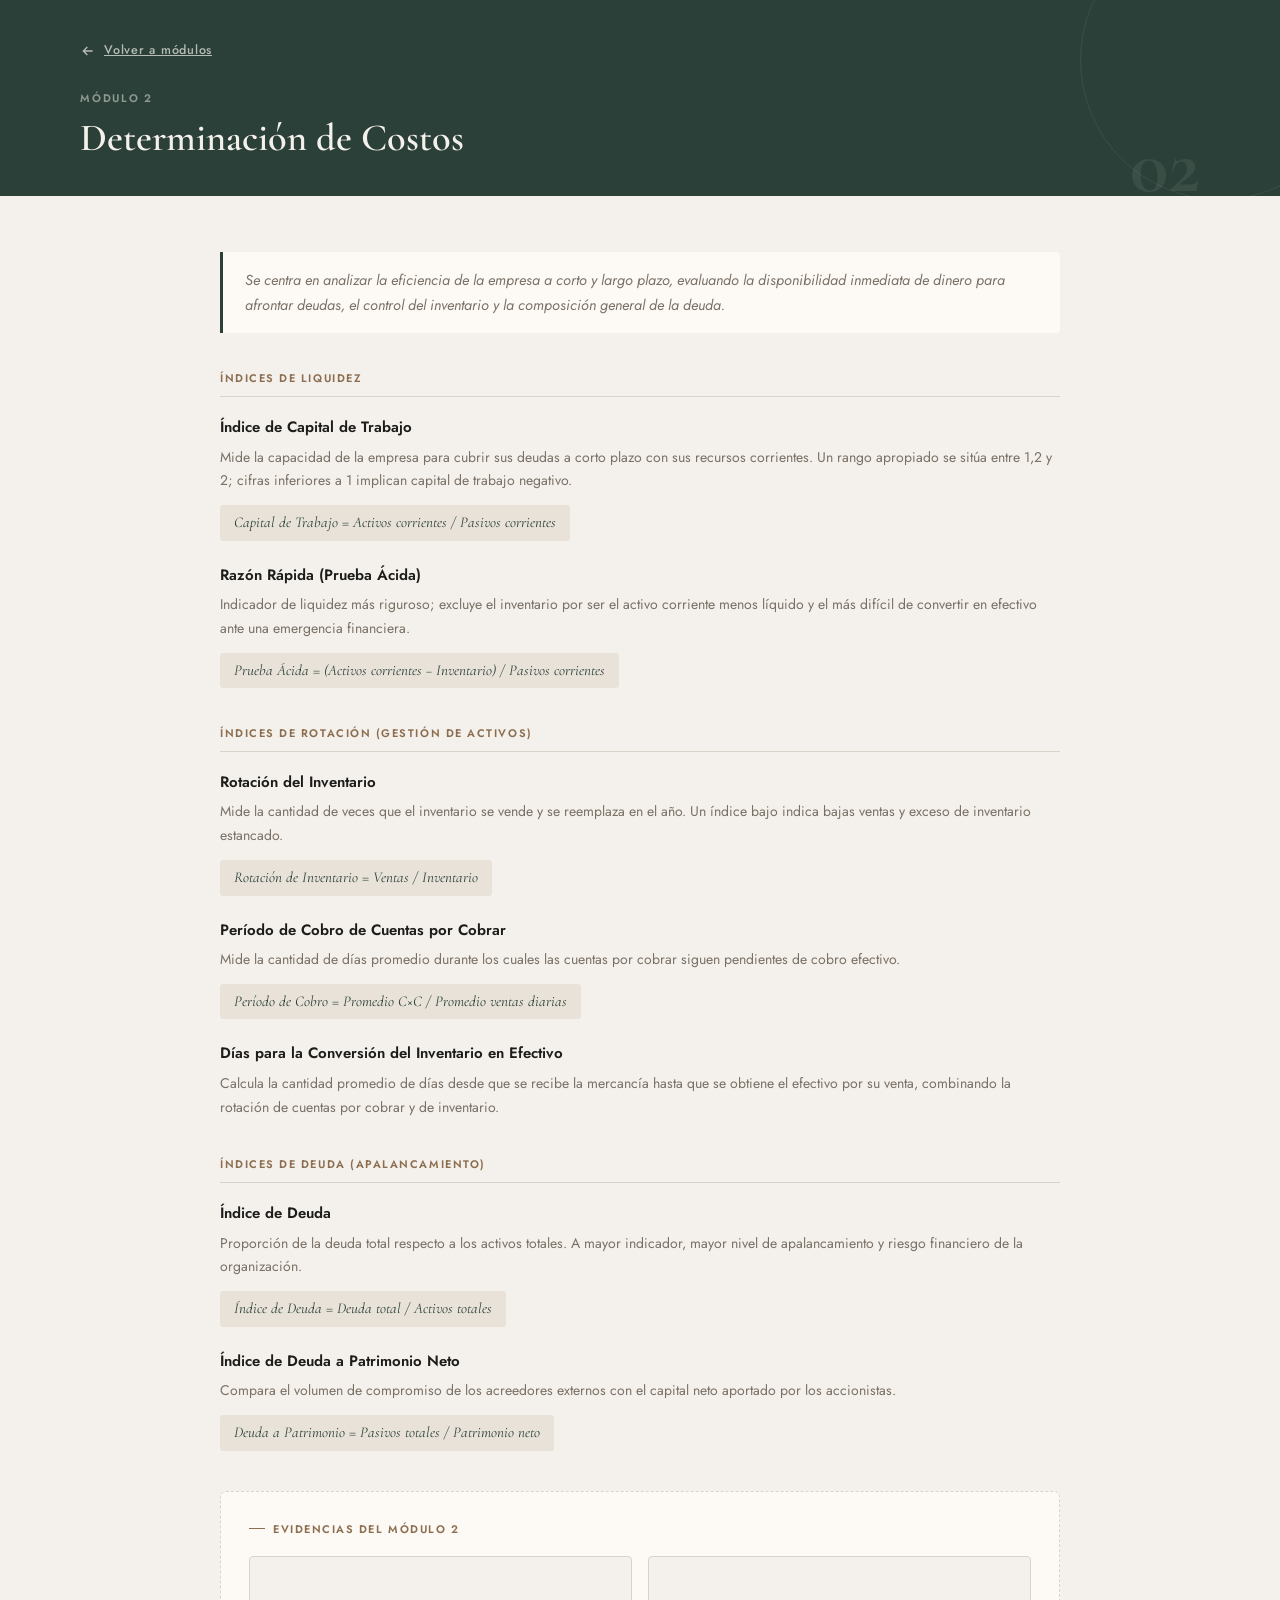
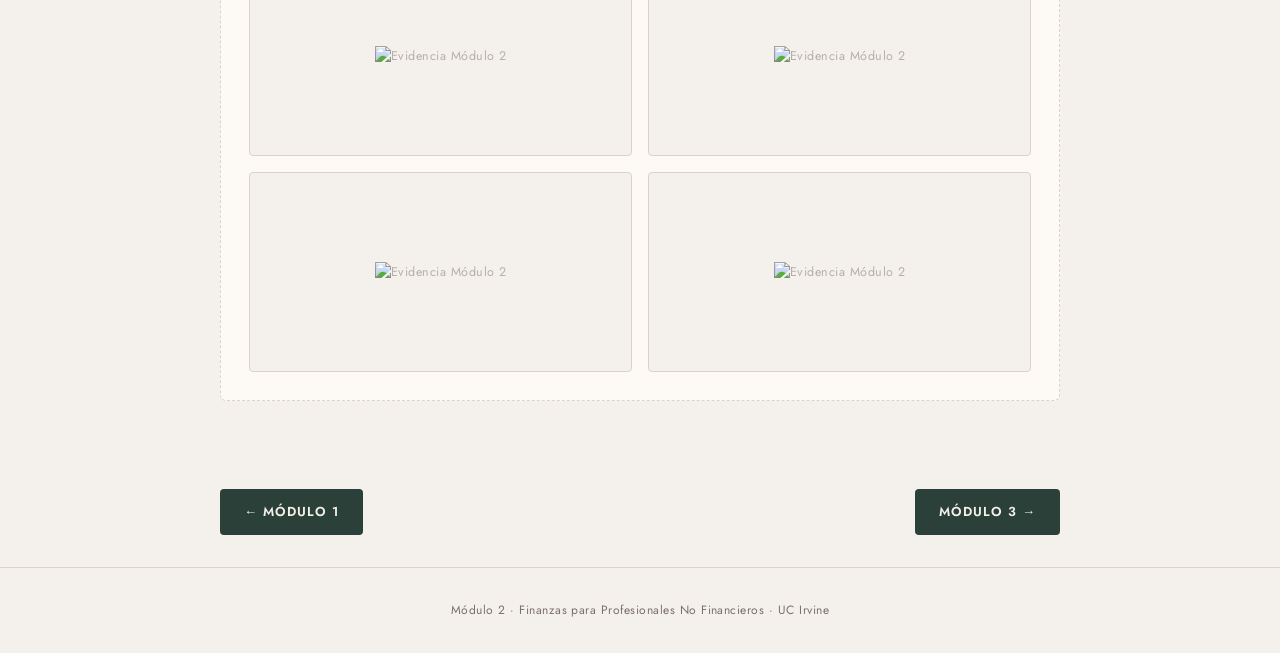
==== modulo2.html @ bed44fd3 "Add files via upload" ====
<!doctype html>
<html lang="es">
  <head>
    <meta charset="UTF-8" />
    <meta name="viewport" content="width=device-width, initial-scale=1.0" />
    <title>Módulo 2 - Finanzas para Profesionales No Financieros</title>
    <link rel="preconnect" href="https://fonts.googleapis.com" />
    <link rel="preconnect" href="https://fonts.gstatic.com" crossorigin />
    <link
      href="https://fonts.googleapis.com/css2?family=Cormorant+Garamond:ital,wght@0,400;0,600;0,700;1,400&family=Jost:wght@300;400;500;600&display=swap"
      rel="stylesheet"
    />
    <link rel="stylesheet" href="estilos.css" />
  </head>
  <body>
    <div id="mod-2" class="mod-content" style="display: block">
      <div class="detail-header">
        <a href="index.html" class="back-btn">
          <svg
            width="16"
            height="16"
            fill="none"
            stroke="currentColor"
            stroke-width="2"
            viewBox="0 0 24 24"
          >
            <path d="M19 12H5M11 6l-6 6 6 6" />
          </svg>
          Volver a módulos
        </a>
        <div class="detail-label">Módulo 2</div>
        <h2 class="detail-title">Determinación de Costos</h2>
        <div class="detail-num">02</div>
      </div>
      <div class="detail-body">
        <div class="module-intro">
          Se centra en analizar la eficiencia de la empresa a corto y largo
          plazo, evaluando la disponibilidad inmediata de dinero para afrontar
          deudas, el control del inventario y la composición general de la
          deuda.
        </div>

        <div class="section">
          <div class="section-title">Índices de Liquidez</div>
          <div class="concept">
            <div class="concept-name">Índice de Capital de Trabajo</div>
            <div class="concept-desc">
              Mide la capacidad de la empresa para cubrir sus deudas a corto
              plazo con sus recursos corrientes. Un rango apropiado se sitúa
              entre 1,2 y 2; cifras inferiores a 1 implican capital de trabajo
              negativo.
            </div>
            <span class="formula-tag"
              >Capital de Trabajo = Activos corrientes / Pasivos
              corrientes</span
            >
          </div>
          <div class="concept">
            <div class="concept-name">Razón Rápida (Prueba Ácida)</div>
            <div class="concept-desc">
              Indicador de liquidez más riguroso; excluye el inventario por
              ser el activo corriente menos líquido y el más difícil de
              convertir en efectivo ante una emergencia financiera.
            </div>
            <span class="formula-tag"
              >Prueba Ácida = (Activos corrientes − Inventario) / Pasivos
              corrientes</span
            >
          </div>
        </div>

        <div class="section">
          <div class="section-title">
            Índices de Rotación (Gestión de Activos)
          </div>
          <div class="concept">
            <div class="concept-name">Rotación del Inventario</div>
            <div class="concept-desc">
              Mide la cantidad de veces que el inventario se vende y se
              reemplaza en el año. Un índice bajo indica bajas ventas y exceso
              de inventario estancado.
            </div>
            <span class="formula-tag"
              >Rotación de Inventario = Ventas / Inventario</span
            >
          </div>
          <div class="concept">
            <div class="concept-name">
              Período de Cobro de Cuentas por Cobrar
            </div>
            <div class="concept-desc">
              Mide la cantidad de días promedio durante los cuales las cuentas
              por cobrar siguen pendientes de cobro efectivo.
            </div>
            <span class="formula-tag"
              >Período de Cobro = Promedio C×C / Promedio ventas diarias</span
            >
          </div>
          <div class="concept">
            <div class="concept-name">
              Días para la Conversión del Inventario en Efectivo
            </div>
            <div class="concept-desc">
              Calcula la cantidad promedio de días desde que se recibe la
              mercancía hasta que se obtiene el efectivo por su venta,
              combinando la rotación de cuentas por cobrar y de inventario.
            </div>
          </div>
        </div>

        <div class="section">
          <div class="section-title">Índices de Deuda (Apalancamiento)</div>
          <div class="concept">
            <div class="concept-name">Índice de Deuda</div>
            <div class="concept-desc">
              Proporción de la deuda total respecto a los activos totales. A
              mayor indicador, mayor nivel de apalancamiento y riesgo
              financiero de la organización.
            </div>
            <span class="formula-tag"
              >Índice de Deuda = Deuda total / Activos totales</span
            >
          </div>
          <div class="concept">
            <div class="concept-name">Índice de Deuda a Patrimonio Neto</div>
            <div class="concept-desc">
              Compara el volumen de compromiso de los acreedores externos con
              el capital neto aportado por los accionistas.
            </div>
            <span class="formula-tag"
              >Deuda a Patrimonio = Pasivos totales / Patrimonio neto</span
            >
          </div>
        </div>

        <div class="evidence-section">
          <div class="evidence-title">Evidencias del Módulo 2</div>
          <div class="evidence-grid">
            <div class="evidence-slot">
              <img
                src="images/m2.1.png"
                alt="Evidencia Módulo 2"
                style="max-width: 100%; height: auto"
              />
            </div>
            <div class="evidence-slot">
              <img
                src="images/m2.2.png"
                alt="Evidencia Módulo 2"
                style="max-width: 100%; height: auto"
              />
            </div>
            <div class="evidence-slot">
              <img
                src="images/m2.3.png"
                alt="Evidencia Módulo 2"
                style="max-width: 100%; height: auto"
              />
            </div>
            <div class="evidence-slot">
              <img
                src="images/q2.png"
                alt="Evidencia Módulo 2"
                style="max-width: 100%; height: auto"
              />
            </div>
          </div>
        </div>
      </div>
      <div class="nav-modules">
        <a href="modulo1.html" class="nav-btn prev">← Módulo 1</a>
        <a href="modulo3.html" class="nav-btn next">Módulo 3 →</a>
      </div>
      <footer>
        Módulo 2 &middot; Finanzas para Profesionales No Financieros &middot;
        UC Irvine
      </footer>
    </div>
  </body>
</html>
---- estilos.css ----
:root {
    --bg:      #F4F1EC;
    --surface: #FDFAF6;
    --border:  #D9D3CA;
    --text:    #1C1C1A;
    --muted:   #7A7066;
    --accent:  #2B4038;
    --accent2: #8C6D4F;
    --tag-bg:  #E8E2D9;
  }
  *, *::before, *::after { box-sizing: border-box; margin: 0; padding: 0; }

  body {
    font-family: 'Jost', sans-serif;
    background: var(--bg);
    color: var(--text);
    font-size: 15px;
    line-height: 1.7;
    min-height: 100vh;
  }

  /* ── VIEWS ── */
  .view { display: none; }
  .view.active { display: block; }

  /* ══════════════════════════════
     HOME
  ══════════════════════════════ */
  .home-cover {
    background: var(--accent);
    color: #F4F1EC;
    padding: 72px 80px 60px;
    position: relative;
    overflow: hidden;
  }
  .home-cover::before {
    content:''; position:absolute; top:-60px; right:-60px;
    width:320px; height:320px; border-radius:50%;
    border:1px solid rgba(244,241,236,.1);
  }
  .home-cover::after {
    content:''; position:absolute; bottom:-40px; right:80px;
    width:180px; height:180px; border-radius:50%;
    border:1px solid rgba(244,241,236,.07);
  }
  .cover-tag {
    display:inline-block; font-size:11px; font-weight:600;
    letter-spacing:.18em; text-transform:uppercase;
    color:rgba(244,241,236,.5); margin-bottom:28px;
  }
  .home-cover h1 {
    font-family:'Cormorant Garamond',serif;
    font-size:clamp(2rem,5vw,3.2rem);
    font-weight:600; line-height:1.15;
    max-width:620px; margin-bottom:36px;
  }
  .cover-meta {
    display:flex; gap:40px; flex-wrap:wrap;
    border-top:1px solid rgba(244,241,236,.15);
    padding-top:28px; font-size:13px;
    color:rgba(244,241,236,.6);
  }
  .cover-meta strong { display:block; color:#F4F1EC; font-weight:500; margin-bottom:2px; }

  /* ── MODULE GRID ── */
  .modules-section { padding: 60px 80px; }
  .modules-label {
    font-size:11px; font-weight:600; letter-spacing:.16em;
    text-transform:uppercase; color:var(--accent2);
    margin-bottom:32px;
  }
  .modules-grid {
    display:grid;
    grid-template-columns: repeat(2, 1fr);
    gap:20px;
  }

  .module-card {
    background: var(--surface);
    border: 1px solid var(--border);
    border-radius:8px;
    padding:32px;
    cursor:pointer;
    position:relative;
    overflow:hidden;
    transition: border-color .25s, transform .25s, box-shadow .25s;
    animation: fadeUp .45s ease both;
    text-decoration: none;
    color: inherit;
    display: block;
  }
  .module-card:nth-child(1){animation-delay:.05s}
  .module-card:nth-child(2){animation-delay:.10s}
  .module-card:nth-child(3){animation-delay:.15s}
  .module-card:nth-child(4){animation-delay:.20s}

  .module-card::after {
    content:'';
    position:absolute; bottom:0; left:0;
    width:100%; height:3px;
    background:var(--accent);
    transform:scaleX(0); transform-origin:left;
    transition:transform .3s ease;
  }
  .module-card:hover { border-color:var(--accent); transform:translateY(-3px); box-shadow:0 12px 32px rgba(43,64,56,.1); }
  .module-card:hover::after { transform:scaleX(1); }

  .card-num {
    font-family:'Cormorant Garamond',serif;
    font-size:3rem; font-weight:600;
    color:var(--tag-bg); line-height:1;
    margin-bottom:16px; user-select:none;
  }
  .card-label {
    font-size:10.5px; font-weight:600;
    letter-spacing:.14em; text-transform:uppercase;
    color:var(--accent2); margin-bottom:6px;
  }
  .card-title {
    font-family:'Cormorant Garamond',serif;
    font-size:1.45rem; font-weight:600; line-height:1.2;
    color:var(--text); margin-bottom:16px;
  }
  .card-desc { font-size:13.5px; color:var(--muted); margin-bottom:24px; }
  .card-cta {
    display:inline-flex; align-items:center; gap:8px;
    font-size:12px; font-weight:600; letter-spacing:.08em;
    color:var(--accent); text-transform:uppercase;
    transition:gap .2s;
  }
  .module-card:hover .card-cta { gap:14px; }
  .card-cta svg { transition:transform .2s; }
  .module-card:hover .card-cta svg { transform:translateX(4px); }

  /* ══════════════════════════════
     DETAIL VIEW
  ══════════════════════════════ */
  .detail-header {
    background:var(--accent); color:#F4F1EC;
    padding:40px 80px 36px;
    position:relative; overflow:hidden;
  }
  .detail-header::before {
    content:''; position:absolute; top:-80px; right:-80px;
    width:280px; height:280px; border-radius:50%;
    border:1px solid rgba(244,241,236,.08);
  }
  .back-btn {
    display:inline-flex; align-items:center; gap:8px;
    background:none; border:none; cursor:pointer;
    color:rgba(244,241,236,.7); font-family:'Jost',sans-serif;
    font-size:12.5px; font-weight:500; letter-spacing:.06em;
    padding:0; margin-bottom:28px;
    transition:color .2s, gap .2s;
  }
  .back-btn:hover { color:#F4F1EC; gap:12px; }
  .back-btn svg { transition:transform .2s; }
  .back-btn:hover svg { transform:translateX(-4px); }

  .detail-num {
    font-family:'Cormorant Garamond',serif;
    font-size:5rem; font-weight:700;
    color:rgba(244,241,236,.08);
    position:absolute; right:80px; bottom:-10px;
    line-height:1; user-select:none;
  }
  .detail-label {
    font-size:11px; font-weight:600; letter-spacing:.16em;
    text-transform:uppercase; color:rgba(244,241,236,.5);
    margin-bottom:8px;
  }
  .detail-title {
    font-family:'Cormorant Garamond',serif;
    font-size:clamp(1.6rem,4vw,2.4rem);
    font-weight:600; line-height:1.15;
    max-width:600px;
  }

  /* content */
  .detail-body { padding:56px 80px; max-width:1000px; margin:0 auto; }

  .module-intro {
    background:var(--surface);
    border-left:3px solid var(--accent);
    padding:16px 22px; margin-bottom:36px;
    font-size:14.5px; color:var(--muted);
    border-radius:0 4px 4px 0;
    font-style:italic;
  }

  .section { margin-bottom:36px; }
  .section-title {
    font-size:11px; font-weight:600; letter-spacing:.14em;
    text-transform:uppercase; color:var(--accent2);
    margin-bottom:18px; padding-bottom:8px;
    border-bottom:1px solid var(--border);
  }

  .concept { margin-bottom:22px; }
  .concept-name { font-weight:600; font-size:15px; color:var(--text); margin-bottom:5px; }
  .concept-desc { font-size:14px; color:var(--muted); margin-bottom:8px; }
  .formula-tag {
    display:inline-block; background:var(--tag-bg);
    color:var(--accent); font-family:'Cormorant Garamond',serif;
    font-style:italic; font-size:15px;
    padding:5px 14px; border-radius:3px; margin-top:4px;
  }
  .formula-tag + .formula-tag { margin-top:6px; }

  .numbered-list { counter-reset:item; list-style:none; }
  .numbered-list li {
    counter-increment:item; display:flex;
    gap:14px; margin-bottom:16px; font-size:14px;
  }
  .numbered-list li::before {
    content:counter(item); flex-shrink:0;
    width:26px; height:26px; background:var(--accent);
    color:#F4F1EC; border-radius:50%; font-size:11px;
    font-weight:600; display:flex; align-items:center; justify-content:center;
    margin-top:1px;
  }
  .numbered-list li strong { color:var(--text); }
  .numbered-list li span { color:var(--muted); }

  /* dupont */
  .dupont-box {
    background:var(--accent); color:#F4F1EC;
    border-radius:6px; padding:28px; margin-bottom:8px;
  }
  .dupont-title {
    font-family:'Cormorant Garamond',serif;
    font-size:1.1rem; font-weight:600;
    margin-bottom:20px; opacity:.9;
  }
  .dupont-items { display:grid; grid-template-columns:repeat(3,1fr); gap:12px; }
  .dupont-item {
    background:rgba(244,241,236,.08); border-radius:4px;
    padding:14px 16px; border-top:2px solid rgba(244,241,236,.2);
  }
  .dupont-item .di-label { font-size:10px; letter-spacing:.1em; text-transform:uppercase; opacity:.55; margin-bottom:4px; }
  .dupont-item .di-name { font-size:13px; font-weight:500; }
  .dupont-item .di-formula { font-family:'Cormorant Garamond',serif; font-style:italic; font-size:13px; opacity:.65; margin-top:4px; }

  /* evidence */
  .evidence-section {
    margin-top:40px; padding:28px;
    border:1px dashed var(--border); border-radius:6px;
    background:var(--surface);
  }
  .evidence-title {
    font-size:11px; font-weight:600; letter-spacing:.14em;
    text-transform:uppercase; color:var(--accent2);
    margin-bottom:18px; display:flex; align-items:center; gap:8px;
  }
  .evidence-title::before {
    content:''; display:inline-block;
    width:16px; height:1px; background:var(--accent2);
  }
  .evidence-grid { display:grid; grid-template-columns:1fr 1fr; gap:16px; }
  .evidence-slot {
    background:var(--bg); border:1px solid var(--border);
    border-radius:4px; min-height:200px;
    display:flex; flex-direction:column;
    align-items:center; justify-content:center;
    gap:10px; color:#B5AFA8; font-size:12.5px;
    letter-spacing:.04em;
  }
  .evidence-slot svg { opacity:.35; }

  /* ── ANIMATIONS ── */
  @keyframes fadeUp {
    from { opacity:0; transform:translateY(20px); }
    to   { opacity:1; transform:translateY(0); }
  }
  .anim { animation: fadeUp .4s ease both; }

  /* ── RESPONSIVE ── */
  @media(max-width:680px){
    .home-cover,.modules-section,.detail-header,.detail-body { padding-left:24px; padding-right:24px; }
    .modules-grid { grid-template-columns:1fr; }
    .dupont-items { grid-template-columns:1fr; }
    .evidence-grid { grid-template-columns:1fr; }
    .cover-meta { gap:20px; }
    .detail-num { right:24px; }
  }

  /* ── NAVIGATION BETWEEN MODULES ── */
  .nav-modules {
    display:flex; justify-content:space-between; gap:16px;
    padding:32px 80px; max-width:1000px; margin:0 auto;
    flex-wrap:wrap;
  }
  .nav-btn {
    display:inline-flex; align-items:center; gap:8px;
    background:var(--accent); color:#F4F1EC;
    border:none; cursor:pointer;
    font-family:'Jost',sans-serif; font-size:13px; font-weight:600;
    letter-spacing:.08em; text-transform:uppercase;
    padding:12px 24px; border-radius:4px;
    text-decoration:none; transition:background .2s, transform .2s;
  }
  .nav-btn:hover { background:var(--accent2); transform:translateY(-2px); }
  .nav-btn.prev { order:-1; }
  .nav-btn.next { order:1; }

  footer {
    text-align:center; padding:32px;
    border-top:1px solid var(--border);
    font-size:12px; color:var(--muted); letter-spacing:.04em;
  }
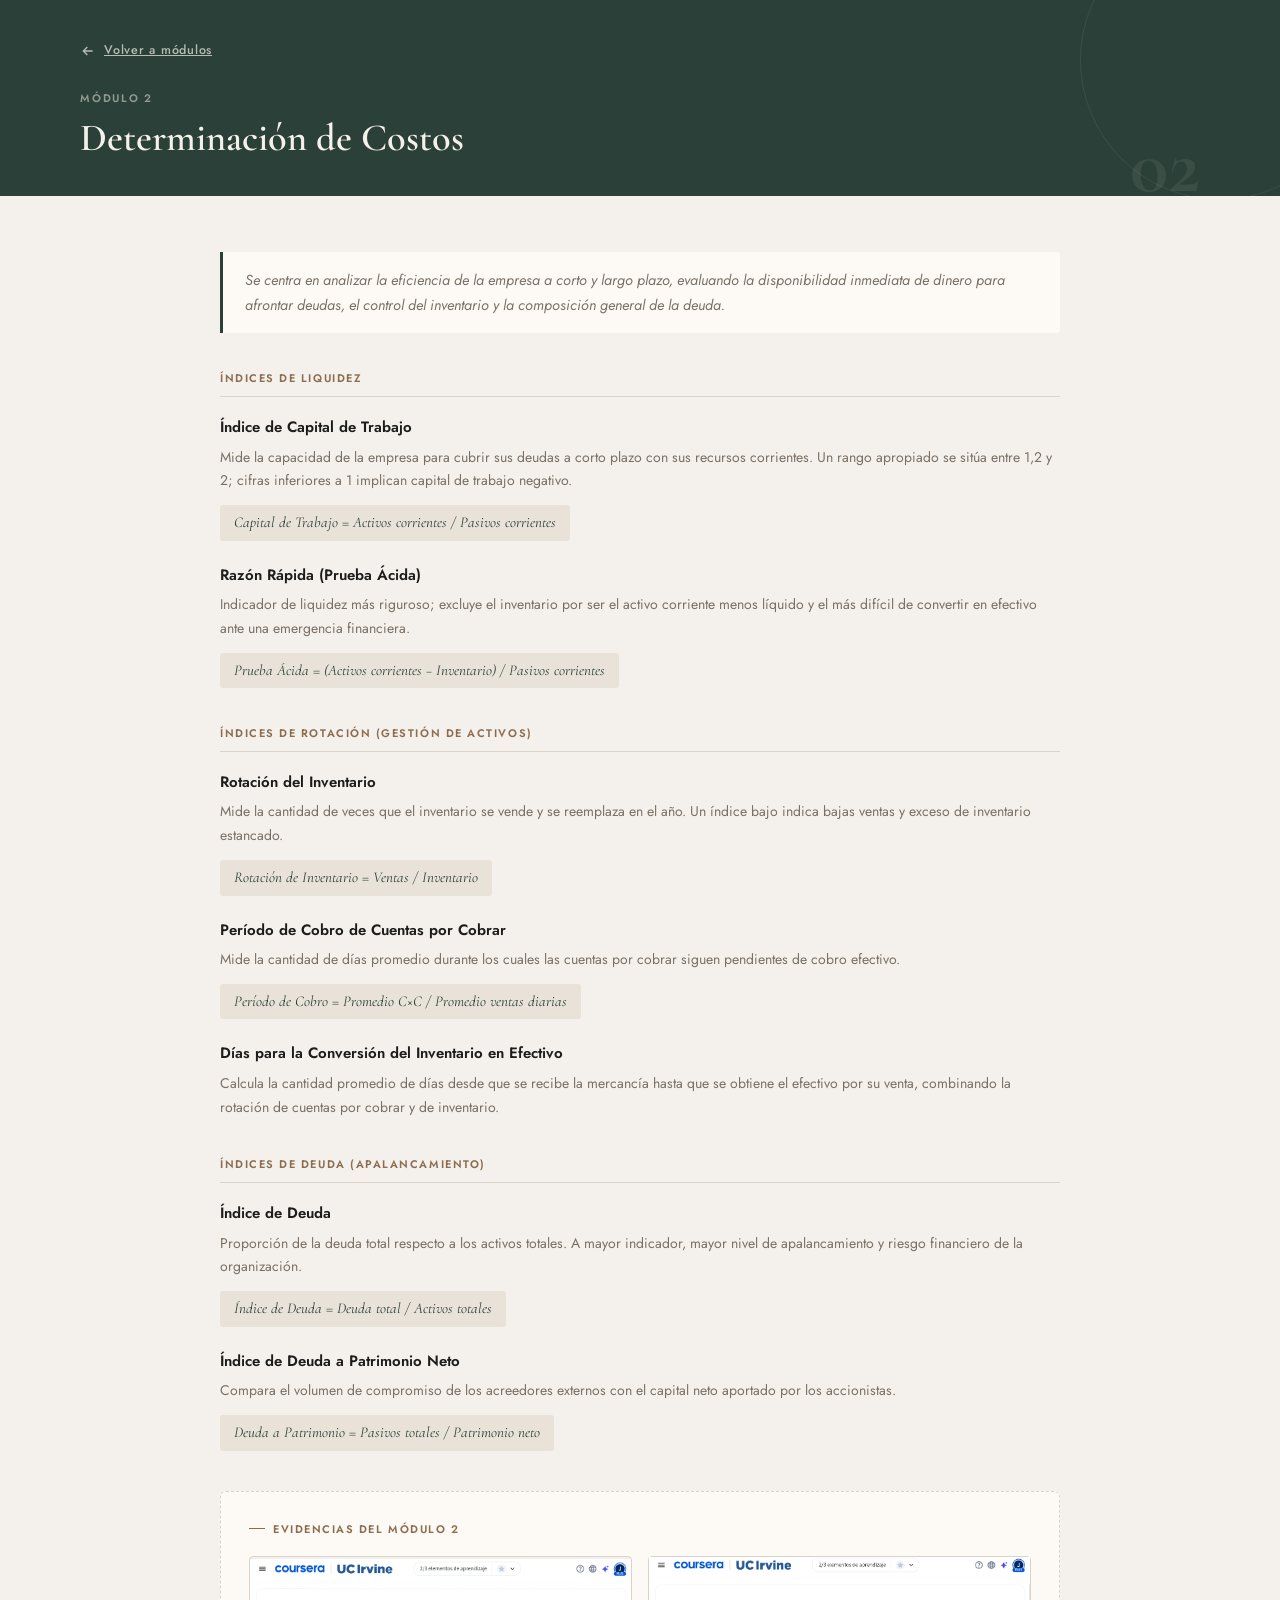
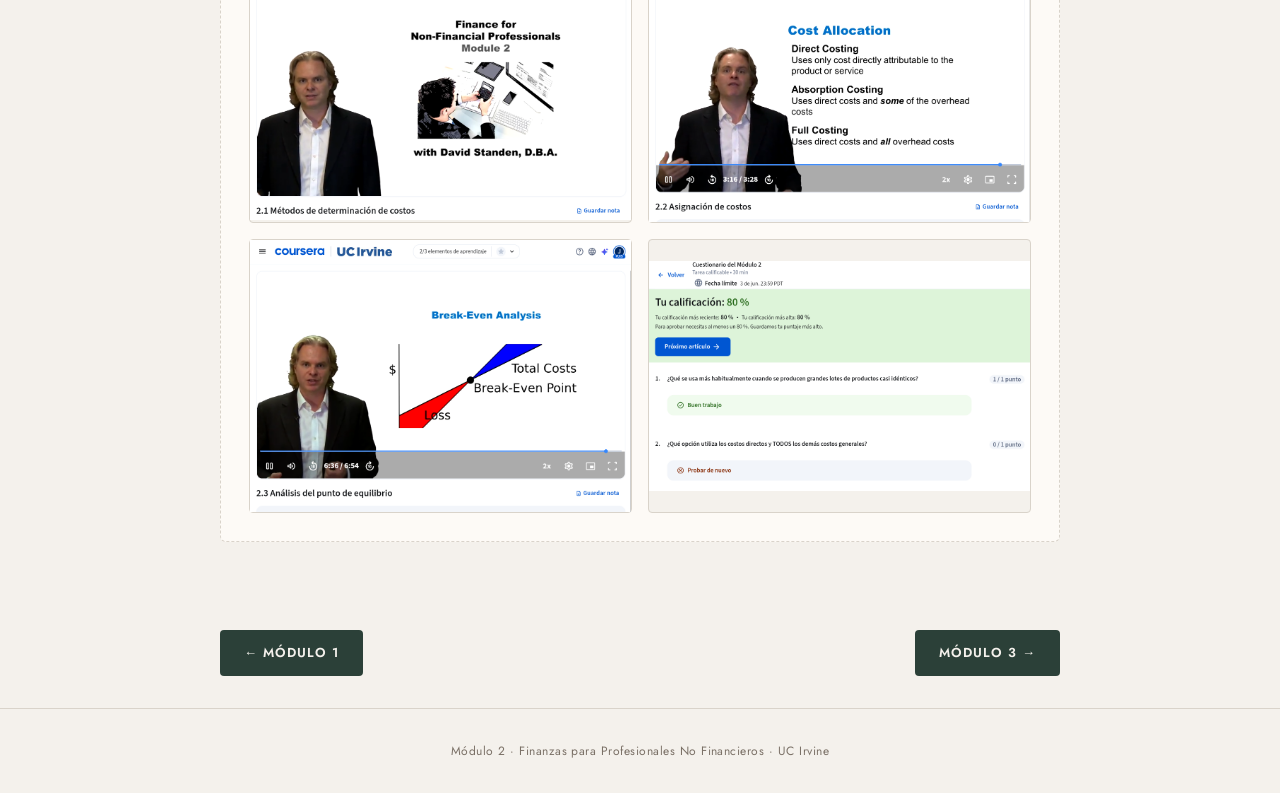
==== commit faadf87f: "Fix HTML encoding issues in modulo2.html" ====
--- a/modulo2.html
+++ b/modulo2.html
@@ -138,28 +138,28 @@
           <div class="evidence-grid">
             <div class="evidence-slot">
               <img
-                src="images/m2.1.png"
+                src="/m2.1.png"
                 alt="Evidencia Módulo 2"
                 style="max-width: 100%; height: auto"
               />
             </div>
             <div class="evidence-slot">
               <img
-                src="images/m2.2.png"
+                src="/m2.2.png"
                 alt="Evidencia Módulo 2"
                 style="max-width: 100%; height: auto"
               />
             </div>
             <div class="evidence-slot">
               <img
-                src="images/m2.3.png"
+                src="/m2.3.png"
                 alt="Evidencia Módulo 2"
                 style="max-width: 100%; height: auto"
               />
             </div>
             <div class="evidence-slot">
               <img
-                src="images/q2.png"
+                src="/q2.png"
                 alt="Evidencia Módulo 2"
                 style="max-width: 100%; height: auto"
               />
